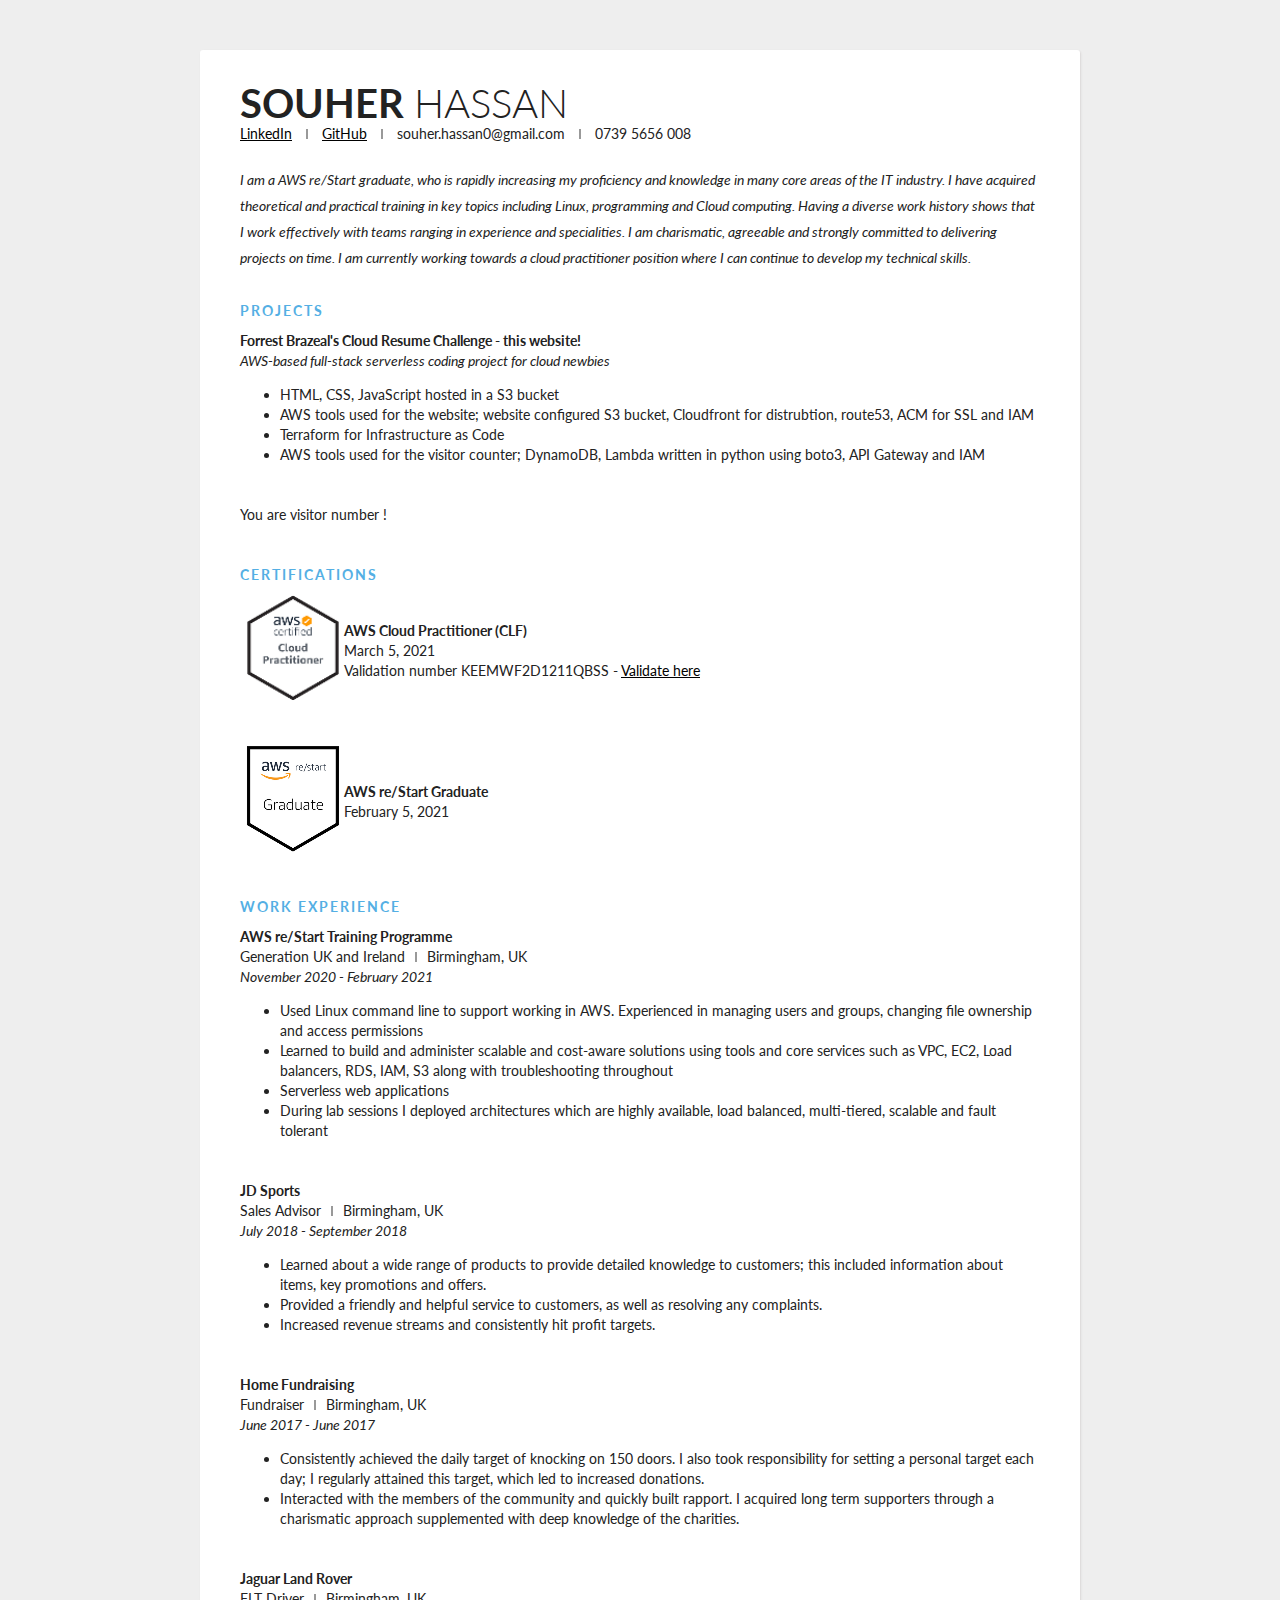
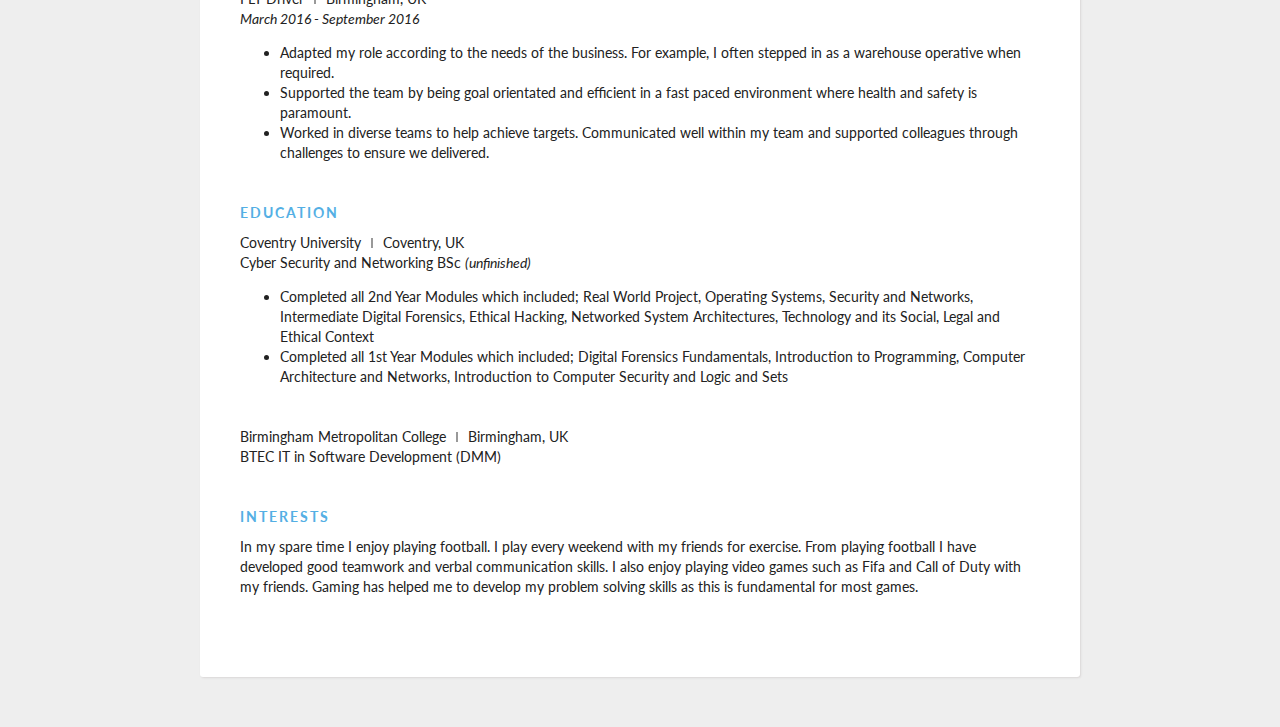
==== modules/front-end/html/index.html @ 2035621c "initial commit" ====
<!DOCTYPE html>
<html lang="en" >
<head>
  <meta charset="UTF-8">
  <meta name="viewport" content="width=device-width, initial-scale=1.0">
  <title>Souher Hassan: Resume</title>
  <link rel="stylesheet" href="./style.css">
</head>
<body>
<link href='https://fonts.googleapis.com/css?family=Lato:400,300,700' rel='stylesheet' type='text/css'>

<div class="container">
  <div class="header">
    <div class="full-name">
      <span class="first-name">Souher</span> 
      <span class="last-name">Hassan</span>
    </div>
    <div class="contact-info">
      <span class="email-val"><a href="https://www.linkedin.com/in/souher-hassan/" target="_blank">LinkedIn</a></span>
      <span class="separator"></span>
      <span class="email-val"><a href="https://github.com/Souher?tab=repositories" target="_blank">GitHub</a></span>
      <span class="separator"></span>
      <span class="email-val">souher.hassan0@gmail.com</span>
      <span class="separator"></span>
      <span class="phone-val">0739 5656 008</span>
    </div>
      <div class="about">
          <span class="desc tagline">I am a AWS re/Start graduate, who is rapidly increasing my proficiency and knowledge in many core areas of the IT industry. I have acquired theoretical and practical training in key topics including Linux, programming and Cloud computing. Having a diverse work history shows that I work effectively with teams ranging in experience and specialities. I am charismatic, agreeable and strongly committed to delivering projects on time. I am currently working towards a cloud practitioner position where I can continue to develop my technical skills.
      </span>
    </div>
  </div>
  <div class="details">
    <div class="section">
      <div class="section__title">Projects</div> 
       <div class="section__list">
         <div class="section__list-item">
          <div class="name">Forrest Brazeal's Cloud Resume Challenge - this website!</div>
          <div class="tagline">AWS-based full-stack serverless coding project for cloud newbies</div>
          <div class="text">
              <ul>
               <li>HTML, CSS, JavaScript hosted in a S3 bucket</li>
               <li>AWS tools used for the website; website configured S3 bucket, Cloudfront for distrubtion, route53, ACM for SSL and IAM</li>
               <li>Terraform for Infrastructure as Code</li>
               <li>AWS tools used for the visitor counter; DynamoDB, Lambda written in python using boto3, API Gateway and IAM</li>
              </ul>
          </div>
        </div>
        <div >You are visitor number <span id="counter">!</span> </div>
       </div>
    </div>
    <div class="section">
      <div class="section__title">Certifications</div> 
       <div class="section__list">
        <div class="section__list-item">
          <div class="left"><img src="AWS-CloudPractitioner-2020.png"></div>
          <div class="right">
          <div class="name">AWS Cloud Practitioner (CLF)</div>
          <div class="text">March 5, 2021</div>           
          <div class="text">Validation number KEEMWF2D1211QBSS - <a href="http://aws.amazon.com/verification">Validate here</a></div>
        </div>
        </div>
         <div class="section__list-item">
            <div class="left"><img src="AWS-Restart-Graduate.png"></div>
            <div class="right">
            <div class="name">AWS re/Start Graduate</div>
            <div class="text">February 5, 2021</div> 
          </div>
         </div>
      </div>
    </div>
    <div class="section">
      <div class="section__title">Work Experience</div>
      <div class="section__list">
        <div class="section__list-item">
            <div class="name">AWS re/Start Training Programme</div>
            <div class="addr">Generation UK and Ireland<span class="header separator"></span>Birmingham, UK</div>
              <div class="tagline">November 2020 - February 2021</div>
            <div class="desc">
                <ul>
                    <li>Used Linux command line to support working in AWS. Experienced in managing users and groups, changing file ownership and access permissions</li>
                    <li>Learned to build and administer scalable and cost-aware solutions using tools and core services such as VPC, EC2, Load balancers, RDS, IAM, S3 along with troubleshooting throughout</li>
                    <li>Serverless web applications</li>
                    <li>During lab sessions I deployed architectures which are highly available, load balanced, multi-tiered, scalable and fault tolerant</li>
                </ul>
            </div>
          </div>
        <div class="section__list-item">
            <div class="name">JD Sports</div>
            <div class="addr">Sales Advisor<span class="separator"></span>Birmingham, UK</div>
              <div class="tagline">July 2018 - September 2018</div>
            <div class="desc">
                <ul>
                    <li>Learned about a wide range of products to provide detailed knowledge to customers; this included information about items, key promotions and offers.</li>
                    <li>Provided a friendly and helpful service to customers, as well as resolving any complaints. </li>
                    <li>Increased revenue streams and consistently hit profit targets.</li>
                </ul>
            </div>
          </div>
        <div class="section__list-item">
            <div class="name">Home Fundraising</div>
            <div class="addr">Fundraiser<span class="separator"></span>Birmingham, UK</div>
              <div class="tagline">June 2017 - June 2017</div>
            <div class="desc">
                <ul>
                    <li>Consistently achieved the daily target of knocking on 150 doors. I also took responsibility for setting a personal target each day; I regularly attained this target, which led to increased donations.</li>
                    <li>Interacted with the members of the community and quickly built rapport. I acquired long term supporters through a charismatic approach supplemented with deep knowledge of the charities.</li>
                </ul>
            </div>
        </div>
        <div class="section__list-item">
          <div class="name">Jaguar Land Rover</div>
          <div class="addr">FLT Driver<span class="separator"></span>Birmingham, UK</div>
            <div class="tagline">March 2016 - September 2016</div>
          <div class="desc">
              <ul>
                  <li>Adapted my role according to the needs of the business. For example, I often stepped in as a warehouse operative when required.</li>
                  <li>Supported the team by being goal orientated and efficient in a fast paced environment where health and safety is paramount.</li>
                  <li>Worked in diverse teams to help achieve targets. Communicated well within my team and supported colleagues through challenges to ensure we delivered.</li>
              </ul>
          </div>
      </div>
      </div>
    </div>
    <div class="section">
      <div class="section__title">Education</div>
      <div class="section__list">
        <div class="section__list-item">
            <div class="addr">Coventry University<span class="separator"></span>Coventry, UK</div>
            <div class="addr">Cyber Security and Networking BSc <span class="tagline">(unfinished)</span></div>
            <div class="desc">
              <ul>
                  <li>Completed all 2nd Year Modules which included; Real World Project, Operating Systems, Security and Networks, Intermediate Digital Forensics, Ethical Hacking, Networked System Architectures, Technology and its Social, Legal and Ethical Context</li>
                  <li>Completed all 1st Year Modules which included; Digital Forensics Fundamentals, Introduction to Programming, Computer Architecture and Networks, Introduction to Computer Security and Logic and Sets</li>
              </ul>
          </div>
        </div>
        <div class="section__list-item">
          <div class="addr">Birmingham Metropolitan College<span class="separator"></span>Birmingham, UK</div>
          <div class="addr">BTEC IT in Software Development (DMM)</div>
      </div>
      </div>
    </div>

     <div class="section">
     <div class="section__title">
       Interests
       </div>
       <div class="section__list">
         <div class="section__list-item">In my spare time I enjoy playing football. I play every weekend with my friends for exercise. From playing football I have developed good teamwork and verbal communication skills. I also enjoy playing video games such as Fifa and Call of Duty with my friends. Gaming has helped me to develop my problem solving skills as this is fundamental for most games.
         </div>
       </div>
     </div>
     </div>
  </div>
</div>
<script src="./counter.js"></script>
</body>
</html>
---- modules/front-end/html/style.css ----
html {
  height: 100%;
}

body {
  min-height: 100%;
  background: #eee;
  font-family: 'Lato', sans-serif;
  font-weight: 400;
  color: #222;
  font-size: 14px;
  line-height: 26px;
  padding-bottom: 50px;
}

.container {
  max-width: 800px;
  background: #fff;
  margin: 0px auto 0px;
  box-shadow: 1px 1px 2px #DAD7D7;
  border-radius: 3px;
  padding: 40px;
  margin-top: 50px;
}

.header {
  margin-bottom: 30px;
}
.header .full-name {
  font-size: 40px;
  text-transform: uppercase;
  margin-bottom: 5px;
}
.header .first-name {
  font-weight: 700;
}
.header .last-name {
  font-weight: 300;
}
.header .left,
.header .right {
  vertical-align: top;
  display: inline-block;
}
.header .left {
  width: 60%;
}
.header .right {
  text-align: right;
  width: 39%;
}
.header .contact-info {
  margin-bottom: 20px;
}
.header .email,
.header .phone {
  color: #999;
  font-weight: 300;
}
.separator {
  height: 10px;
  display: inline-block;
  border-left: 2px solid #999;
  margin: 0px 10px;
}
.header .position {
  font-weight: bold;
  display: inline-block;
  margin-right: 10px;
  text-decoration: underline;
  margin-bottom: 20px;
}

.details {
  line-height: 20px;
}
.details .section {
  margin-bottom: 40px;
}
.details .section:last-of-type {
  margin-bottom: 0px;
}
.details .section__title {
  letter-spacing: 2px;
  color: #54AFE4;
  font-weight: bold;
  margin-bottom: 10px;
  text-transform: uppercase;
}
.details .section__list-item {
  margin-bottom: 40px;
}

.details .left,
.details .right {
  display: inline-block;
}

.details .left {
  vertical-align: middle;
  width: 10%;
}
.details .right {
  vertical-align: middle;
  padding-left: 20px;
  width: 80%;
}
.details .name {
  font-weight: bold;
}
.details a {
  color: #000;
}
.details a:hover {
  color: #54AFE4;
}
.contact-info a {
  color: #000;
}
.contact-info a:hover {
  color: #54AFE4;
}

.tagline {
  font-style: italic;
}
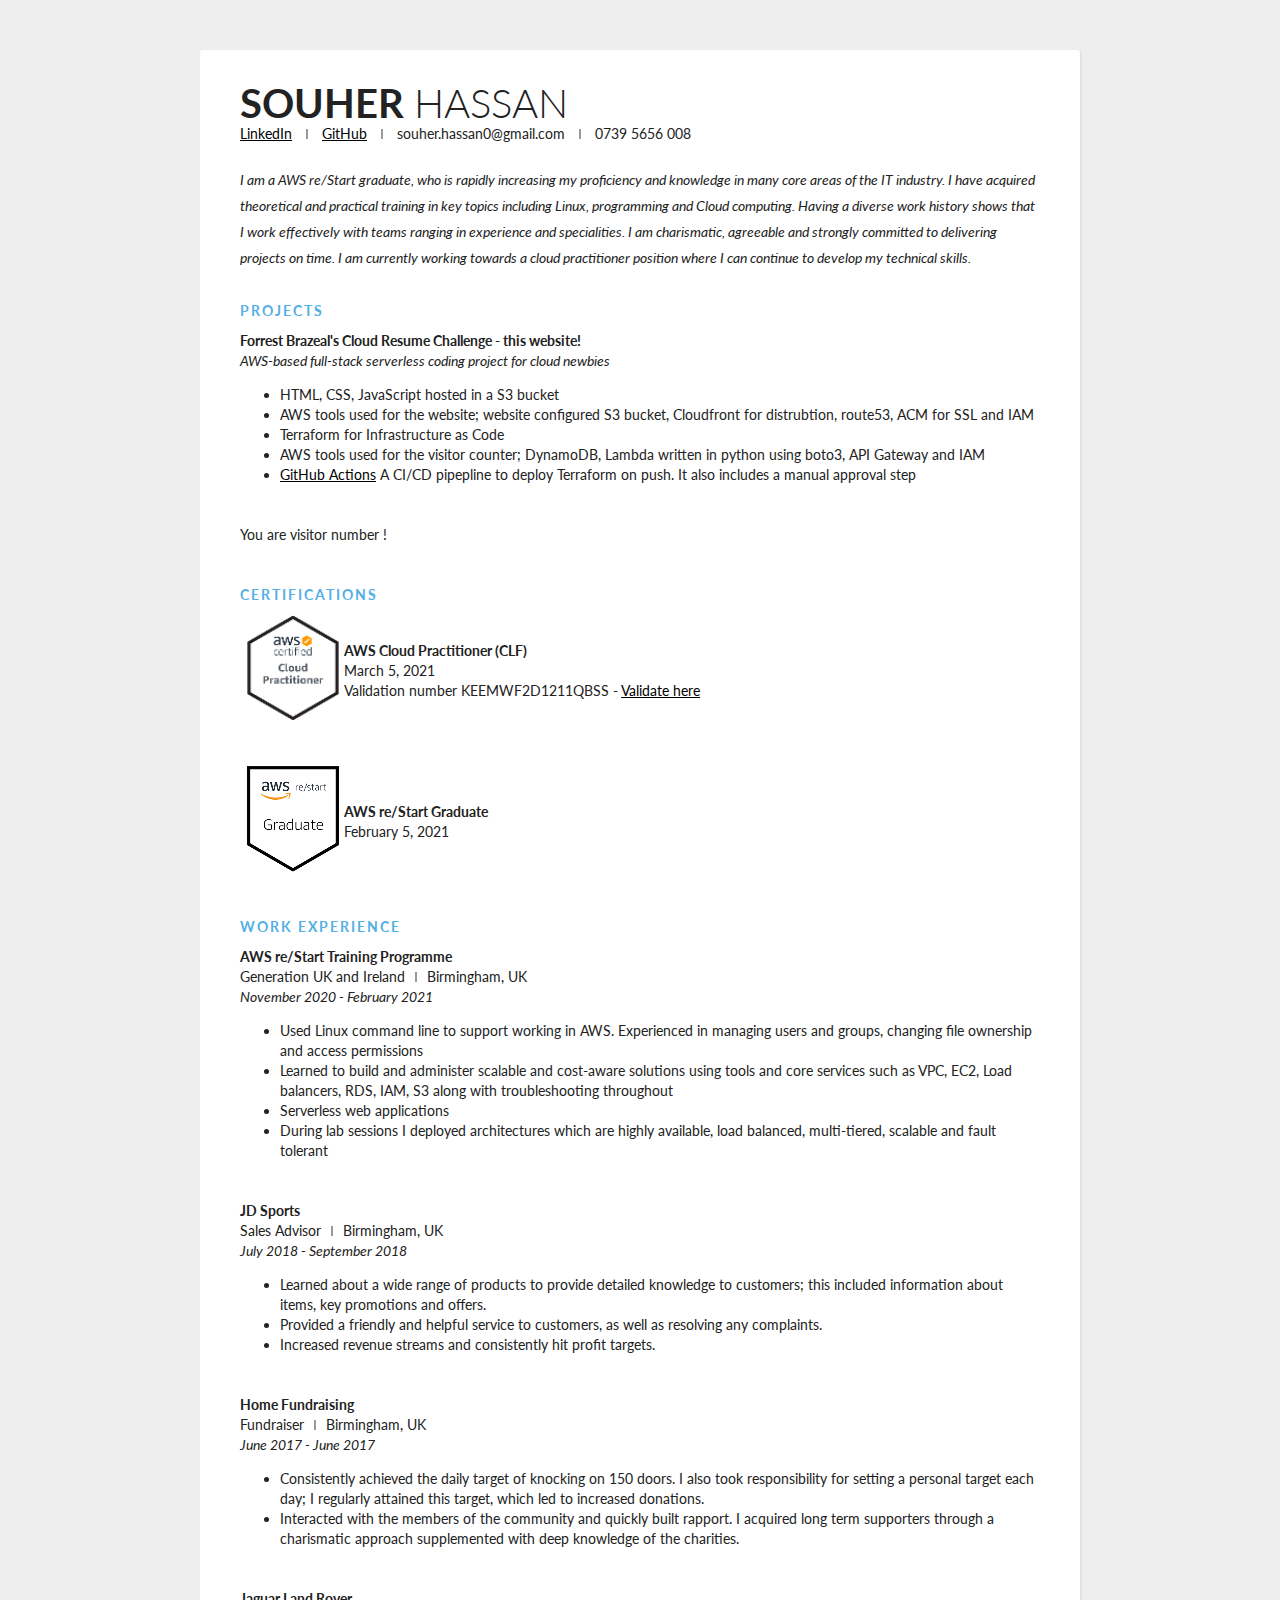
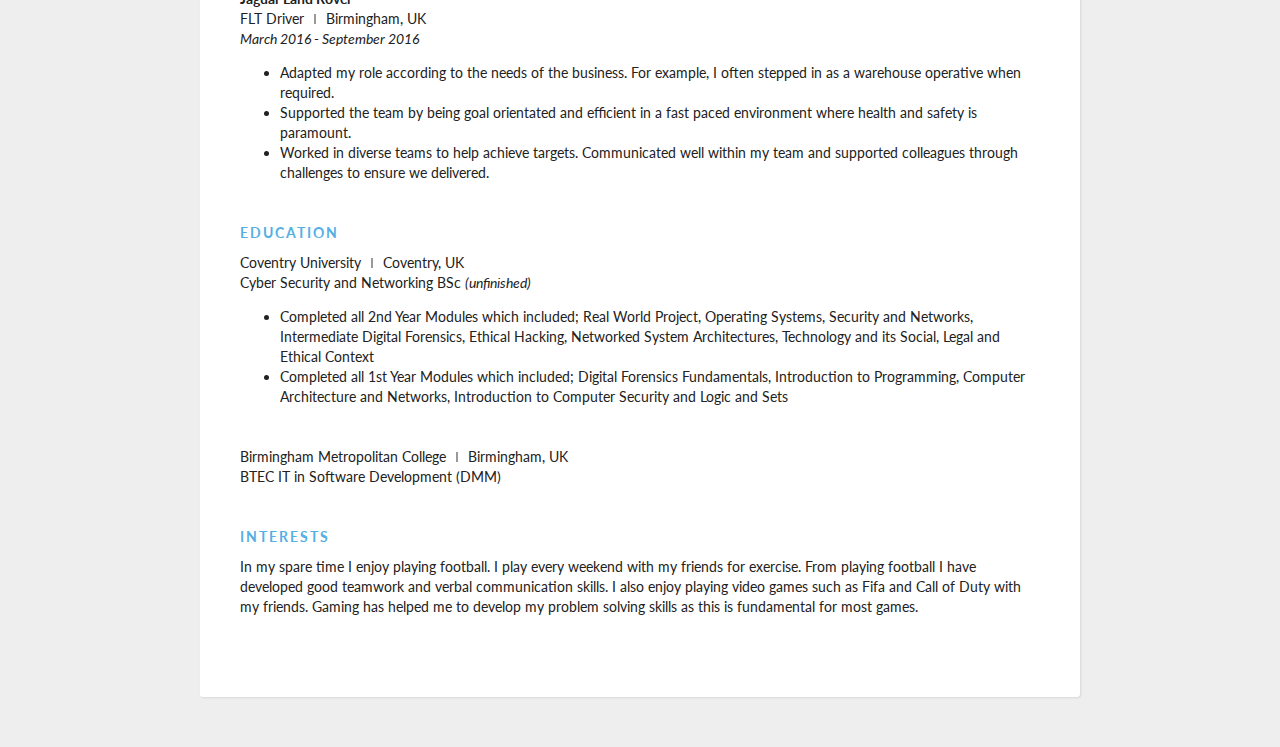
==== commit ca9df33b: "creating terraform ci/cd pipeline with remote tf state" ====
--- a/modules/front-end/html/index.html
+++ b/modules/front-end/html/index.html
@@ -43,6 +43,7 @@
                <li>AWS tools used for the website; website configured S3 bucket, Cloudfront for distrubtion, route53, ACM for SSL and IAM</li>
                <li>Terraform for Infrastructure as Code</li>
                <li>AWS tools used for the visitor counter; DynamoDB, Lambda written in python using boto3, API Gateway and IAM</li>
+               <li><a href="https://github.com/Souher/Cloud-resume-challenge/actions" target="_blank">GitHub Actions</a> A CI/CD pipepline to deploy Terraform on push. It also includes a manual approval step </li>
               </ul>
           </div>
         </div>
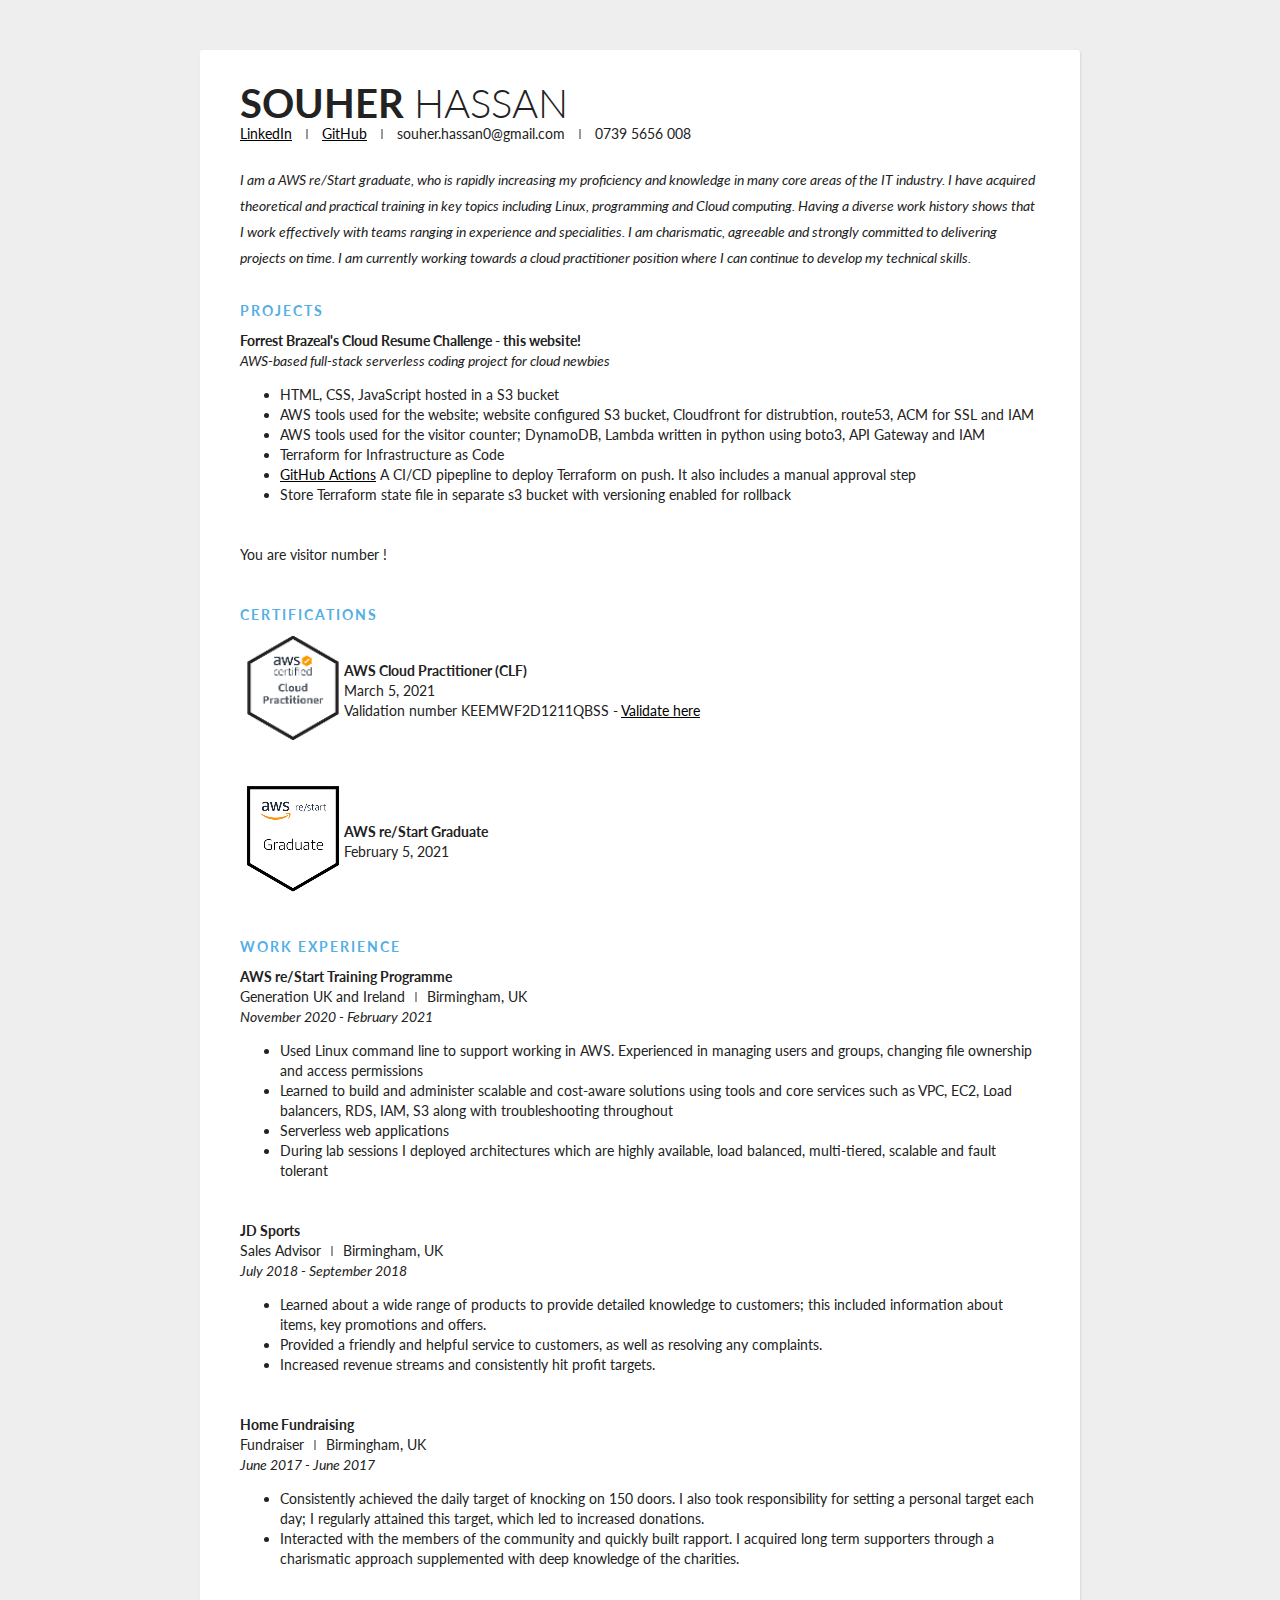
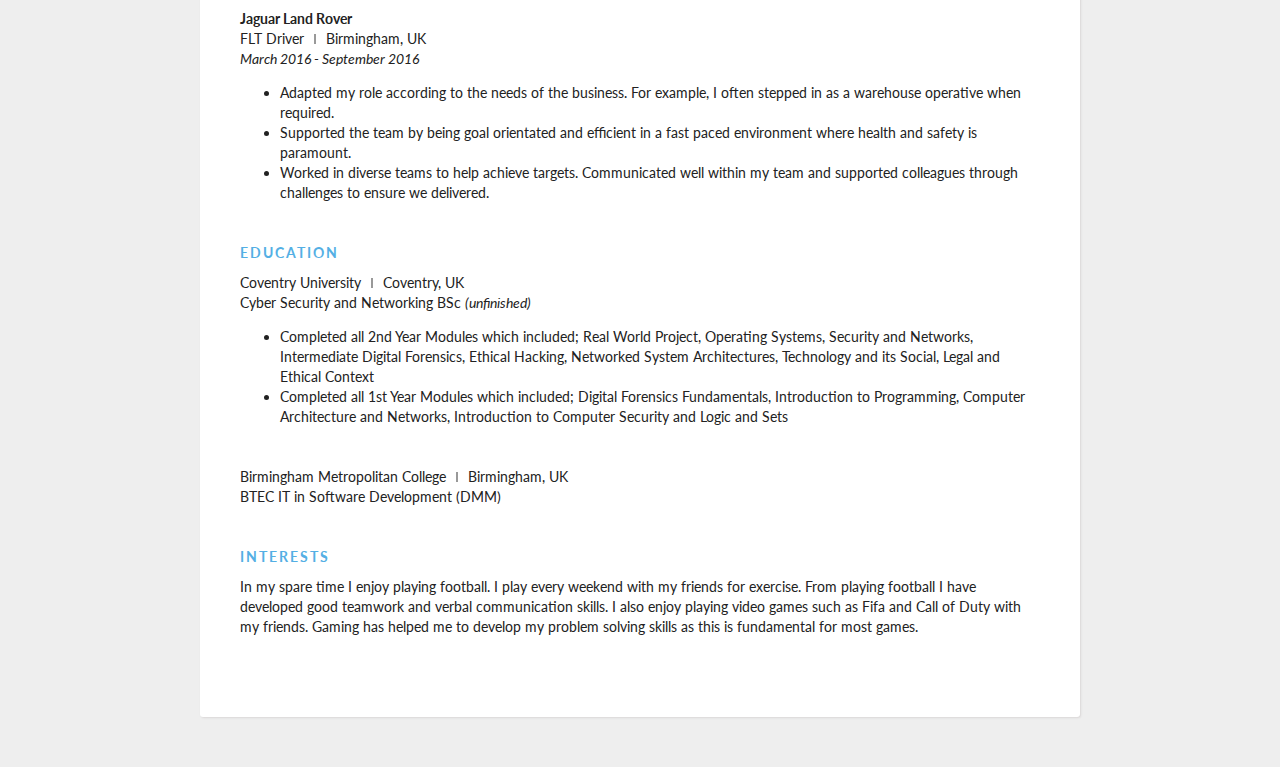
==== commit 05349fed: "creating terraform ci/cd pipeline with remote tf state" ====
--- a/modules/front-end/html/index.html
+++ b/modules/front-end/html/index.html
@@ -41,9 +41,10 @@
               <ul>
                <li>HTML, CSS, JavaScript hosted in a S3 bucket</li>
                <li>AWS tools used for the website; website configured S3 bucket, Cloudfront for distrubtion, route53, ACM for SSL and IAM</li>
+               <li>AWS tools used for the visitor counter; DynamoDB, Lambda written in python using boto3, API Gateway and IAM</li>
                <li>Terraform for Infrastructure as Code</li>
-               <li>AWS tools used for the visitor counter; DynamoDB, Lambda written in python using boto3, API Gateway and IAM</li>
                <li><a href="https://github.com/Souher/Cloud-resume-challenge/actions" target="_blank">GitHub Actions</a> A CI/CD pipepline to deploy Terraform on push. It also includes a manual approval step </li>
+               <li>Store Terraform state file in separate s3 bucket with versioning enabled for rollback</li>
               </ul>
           </div>
         </div>
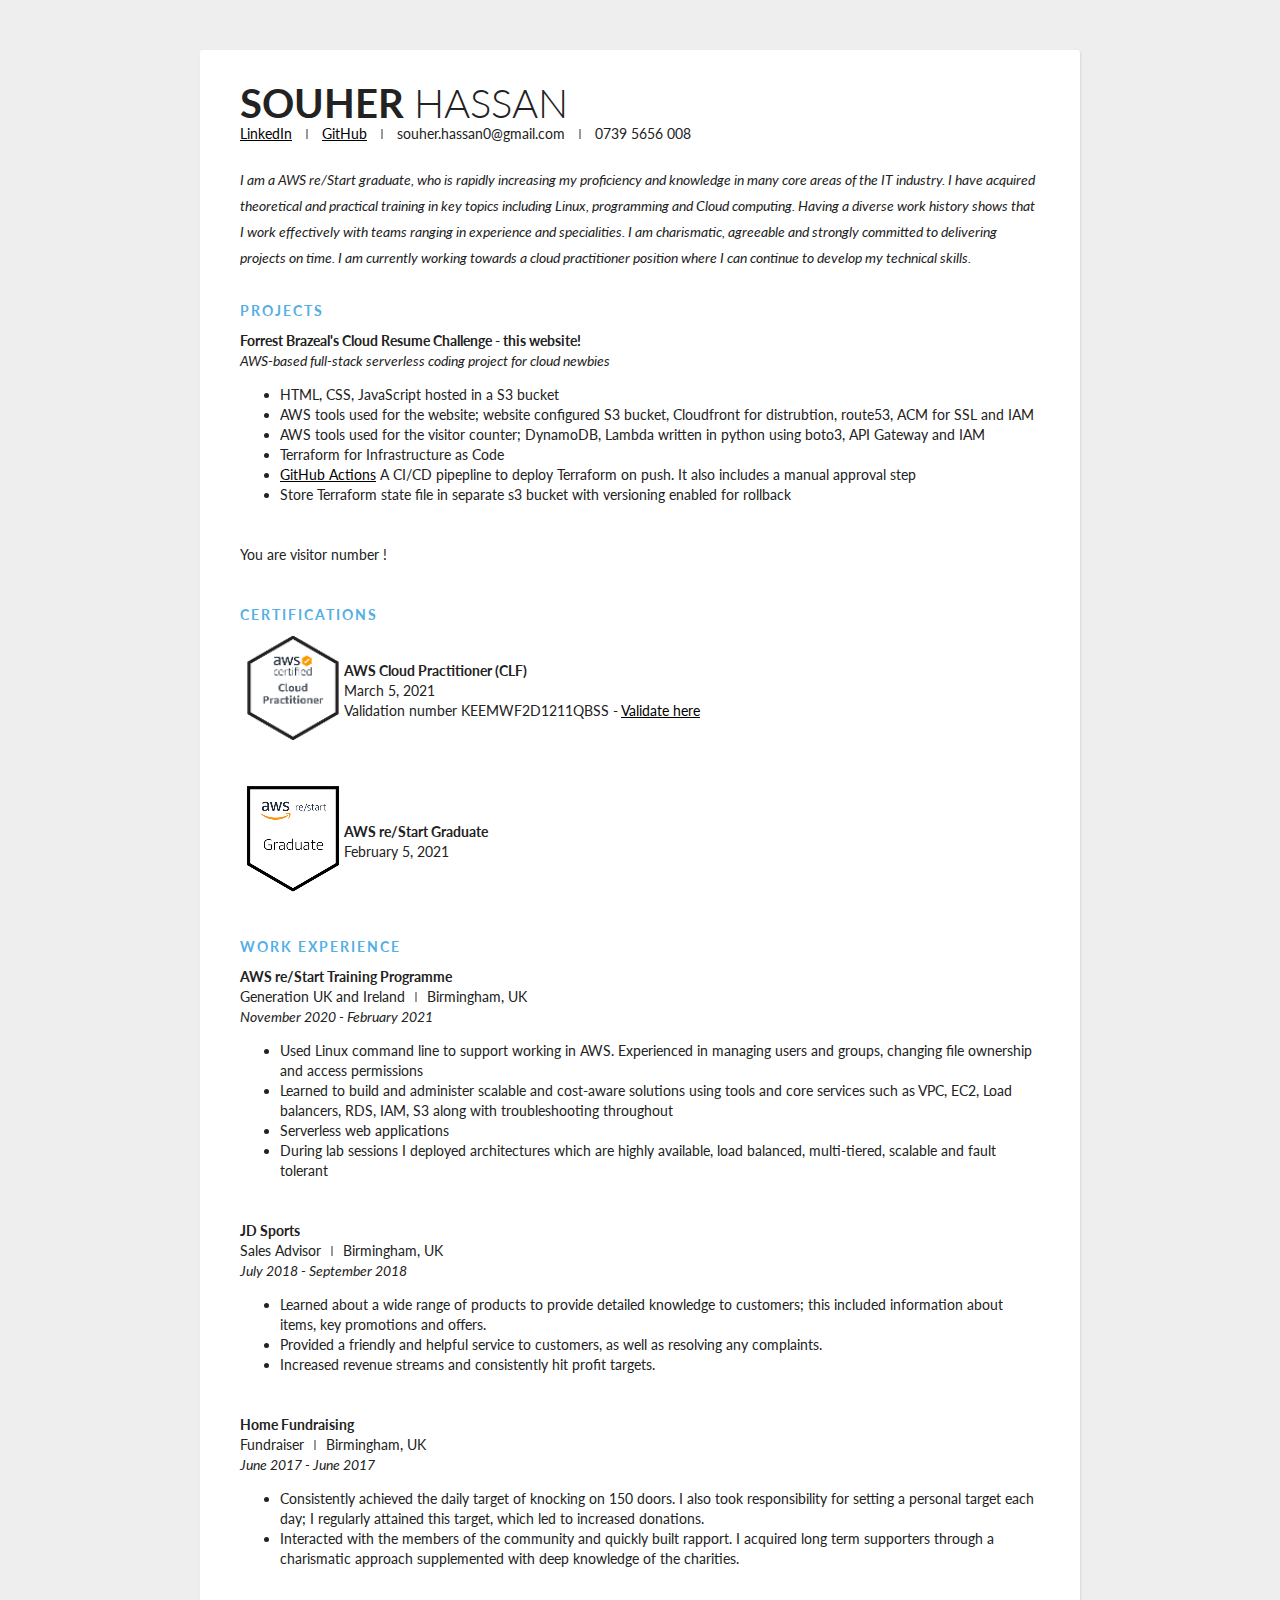
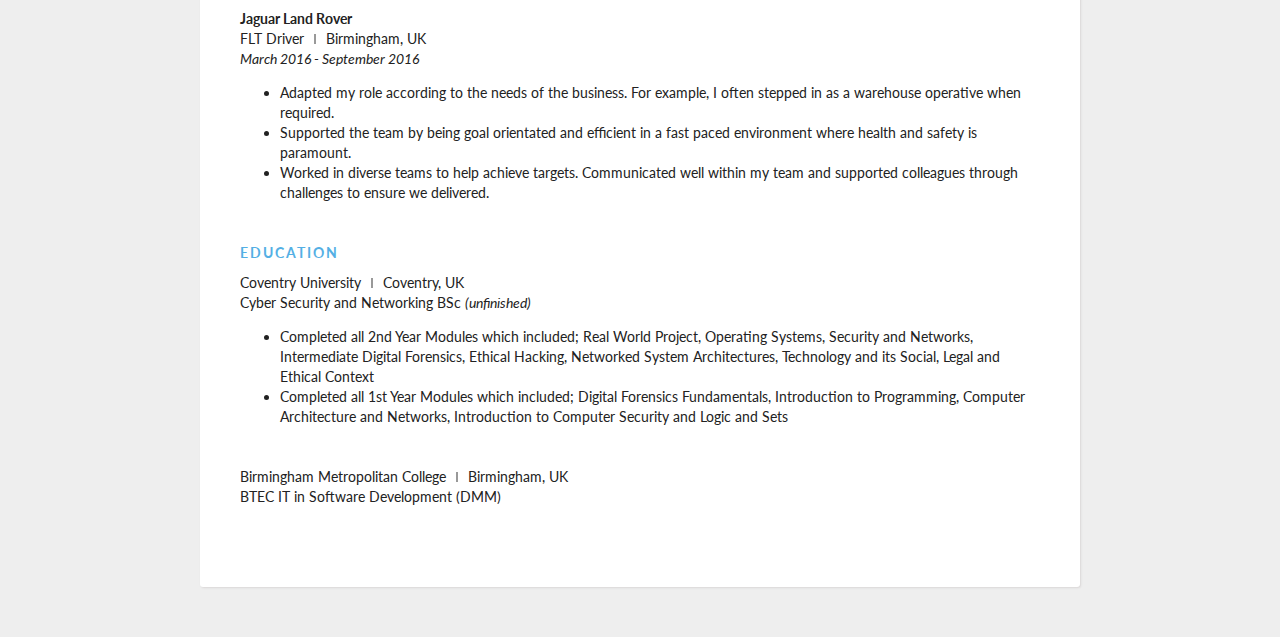
==== commit b9cd3f52: "creating terraform ci/cd pipeline with remote tf state" ====
--- a/modules/front-end/html/index.html
+++ b/modules/front-end/html/index.html
@@ -143,17 +143,6 @@
       </div>
       </div>
     </div>
-
-     <div class="section">
-     <div class="section__title">
-       Interests
-       </div>
-       <div class="section__list">
-         <div class="section__list-item">In my spare time I enjoy playing football. I play every weekend with my friends for exercise. From playing football I have developed good teamwork and verbal communication skills. I also enjoy playing video games such as Fifa and Call of Duty with my friends. Gaming has helped me to develop my problem solving skills as this is fundamental for most games.
-         </div>
-       </div>
-     </div>
-     </div>
   </div>
 </div>
 <script src="./counter.js"></script>
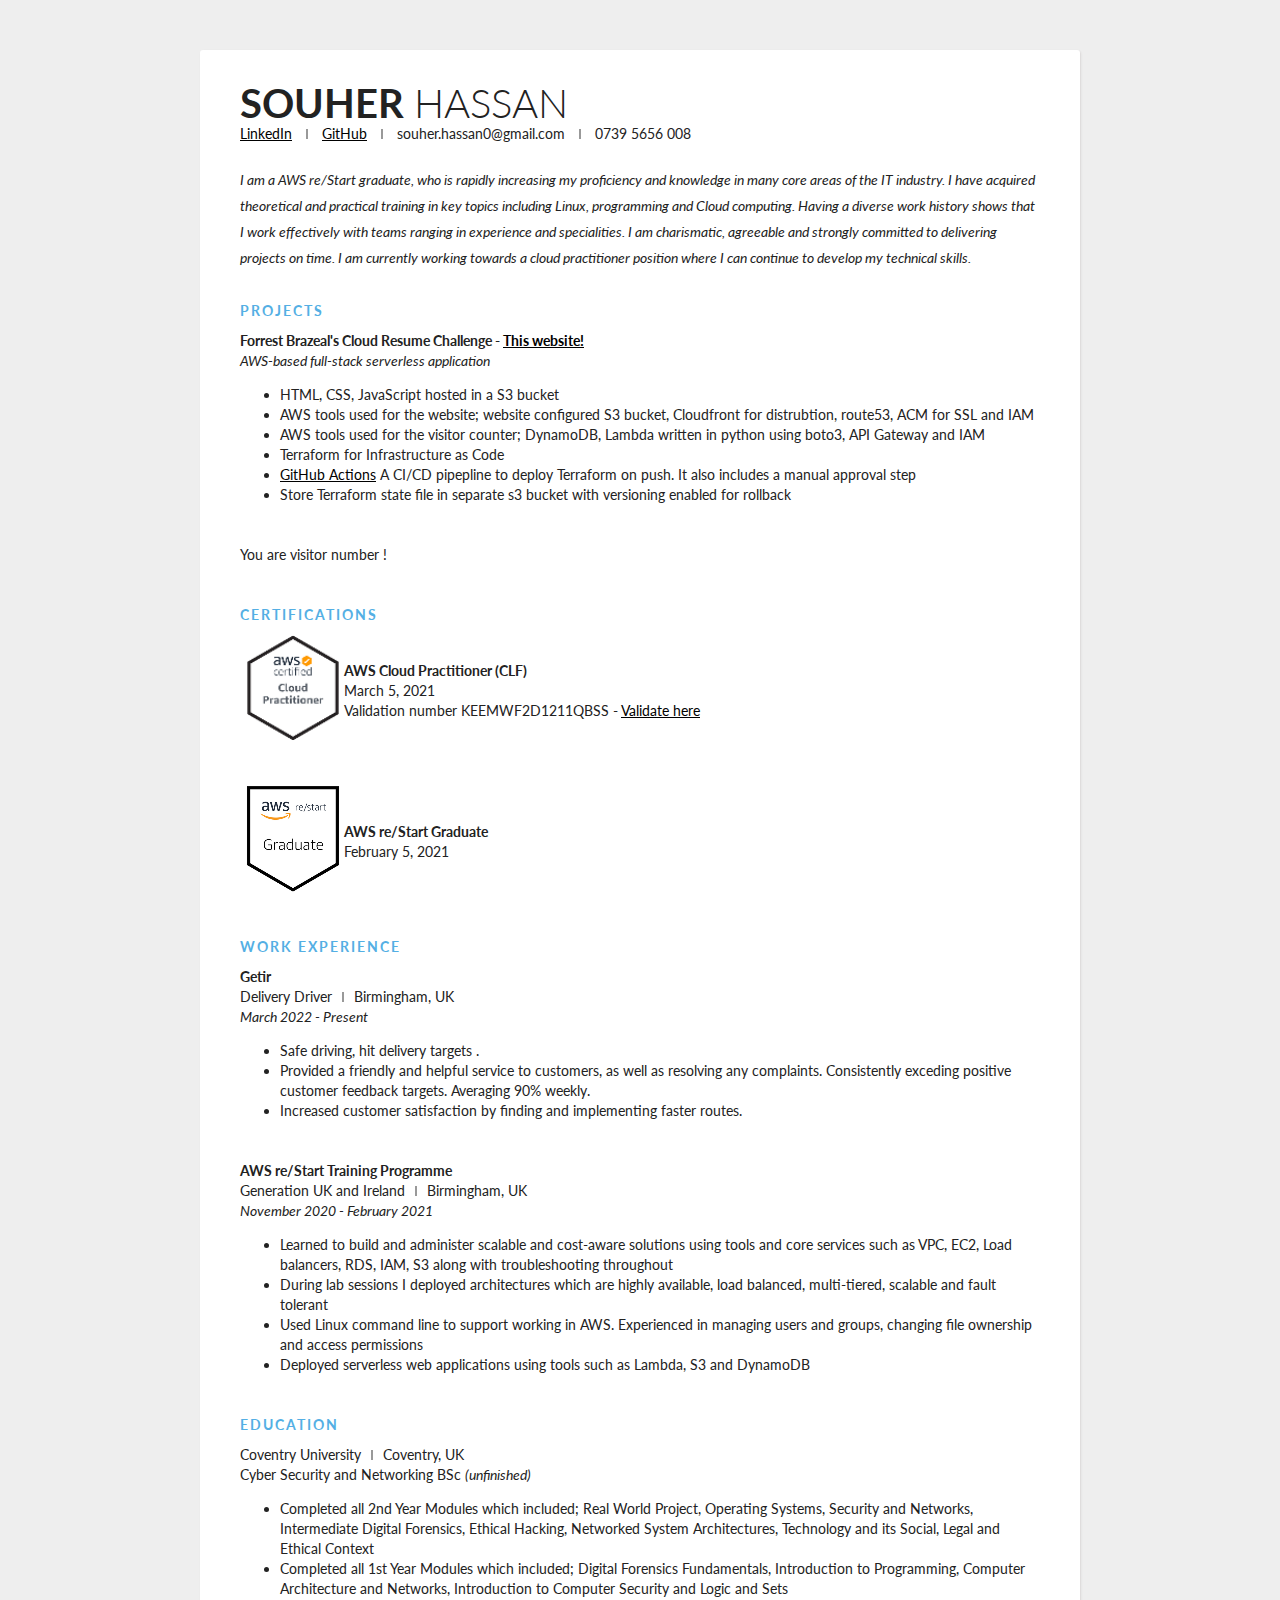
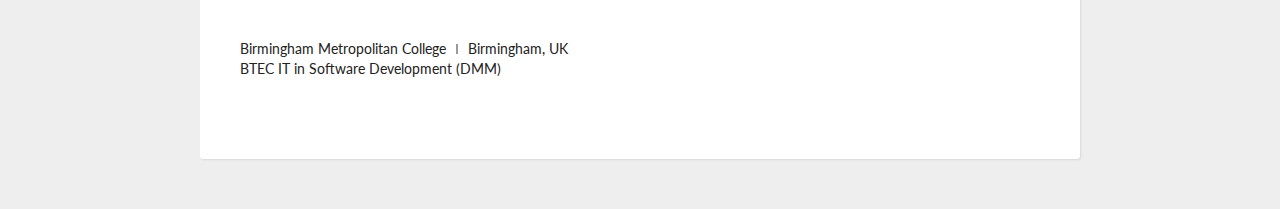
==== commit 15fa1d77: "update website" ====
--- a/modules/front-end/html/index.html
+++ b/modules/front-end/html/index.html
@@ -35,8 +35,8 @@
       <div class="section__title">Projects</div> 
        <div class="section__list">
          <div class="section__list-item">
-          <div class="name">Forrest Brazeal's Cloud Resume Challenge - this website!</div>
-          <div class="tagline">AWS-based full-stack serverless coding project for cloud newbies</div>
+          <div class="name">Forrest Brazeal's Cloud Resume Challenge - <a href="https://souhercloudresume.com" target="_blank">This website!</a></div>
+          <div class="tagline">AWS-based full-stack serverless application</div>
           <div class="text">
               <ul>
                <li>HTML, CSS, JavaScript hosted in a S3 bucket</li>
@@ -75,55 +75,30 @@
       <div class="section__title">Work Experience</div>
       <div class="section__list">
         <div class="section__list-item">
+          <div class="name">Getir</div>
+          <div class="addr">Delivery Driver<span class="separator"></span>Birmingham, UK</div>
+            <div class="tagline">March 2022 - Present</div>
+          <div class="desc">
+              <ul>
+                  <li>Safe driving, hit delivery targets .</li>
+                  <li>Provided a friendly and helpful service to customers, as well as resolving any complaints. Consistently exceding positive customer feedback targets. Averaging 90% weekly.</li>
+                  <li>Increased customer satisfaction by finding and implementing faster routes.</li>
+              </ul>
+          </div>
+        </div>
+        <div class="section__list-item">
             <div class="name">AWS re/Start Training Programme</div>
             <div class="addr">Generation UK and Ireland<span class="header separator"></span>Birmingham, UK</div>
               <div class="tagline">November 2020 - February 2021</div>
             <div class="desc">
                 <ul>
+                    <li>Learned to build and administer scalable and cost-aware solutions using tools and core services such as VPC, EC2, Load balancers, RDS, IAM, S3 along with troubleshooting throughout</li>
+                    <li>During lab sessions I deployed architectures which are highly available, load balanced, multi-tiered, scalable and fault tolerant</li>
                     <li>Used Linux command line to support working in AWS. Experienced in managing users and groups, changing file ownership and access permissions</li>
-                    <li>Learned to build and administer scalable and cost-aware solutions using tools and core services such as VPC, EC2, Load balancers, RDS, IAM, S3 along with troubleshooting throughout</li>
-                    <li>Serverless web applications</li>
-                    <li>During lab sessions I deployed architectures which are highly available, load balanced, multi-tiered, scalable and fault tolerant</li>
+                    <li>Deployed serverless web applications using tools such as Lambda, S3 and DynamoDB</li>
                 </ul>
             </div>
           </div>
-        <div class="section__list-item">
-            <div class="name">JD Sports</div>
-            <div class="addr">Sales Advisor<span class="separator"></span>Birmingham, UK</div>
-              <div class="tagline">July 2018 - September 2018</div>
-            <div class="desc">
-                <ul>
-                    <li>Learned about a wide range of products to provide detailed knowledge to customers; this included information about items, key promotions and offers.</li>
-                    <li>Provided a friendly and helpful service to customers, as well as resolving any complaints. </li>
-                    <li>Increased revenue streams and consistently hit profit targets.</li>
-                </ul>
-            </div>
-          </div>
-        <div class="section__list-item">
-            <div class="name">Home Fundraising</div>
-            <div class="addr">Fundraiser<span class="separator"></span>Birmingham, UK</div>
-              <div class="tagline">June 2017 - June 2017</div>
-            <div class="desc">
-                <ul>
-                    <li>Consistently achieved the daily target of knocking on 150 doors. I also took responsibility for setting a personal target each day; I regularly attained this target, which led to increased donations.</li>
-                    <li>Interacted with the members of the community and quickly built rapport. I acquired long term supporters through a charismatic approach supplemented with deep knowledge of the charities.</li>
-                </ul>
-            </div>
-        </div>
-        <div class="section__list-item">
-          <div class="name">Jaguar Land Rover</div>
-          <div class="addr">FLT Driver<span class="separator"></span>Birmingham, UK</div>
-            <div class="tagline">March 2016 - September 2016</div>
-          <div class="desc">
-              <ul>
-                  <li>Adapted my role according to the needs of the business. For example, I often stepped in as a warehouse operative when required.</li>
-                  <li>Supported the team by being goal orientated and efficient in a fast paced environment where health and safety is paramount.</li>
-                  <li>Worked in diverse teams to help achieve targets. Communicated well within my team and supported colleagues through challenges to ensure we delivered.</li>
-              </ul>
-          </div>
-      </div>
-      </div>
-    </div>
     <div class="section">
       <div class="section__title">Education</div>
       <div class="section__list">
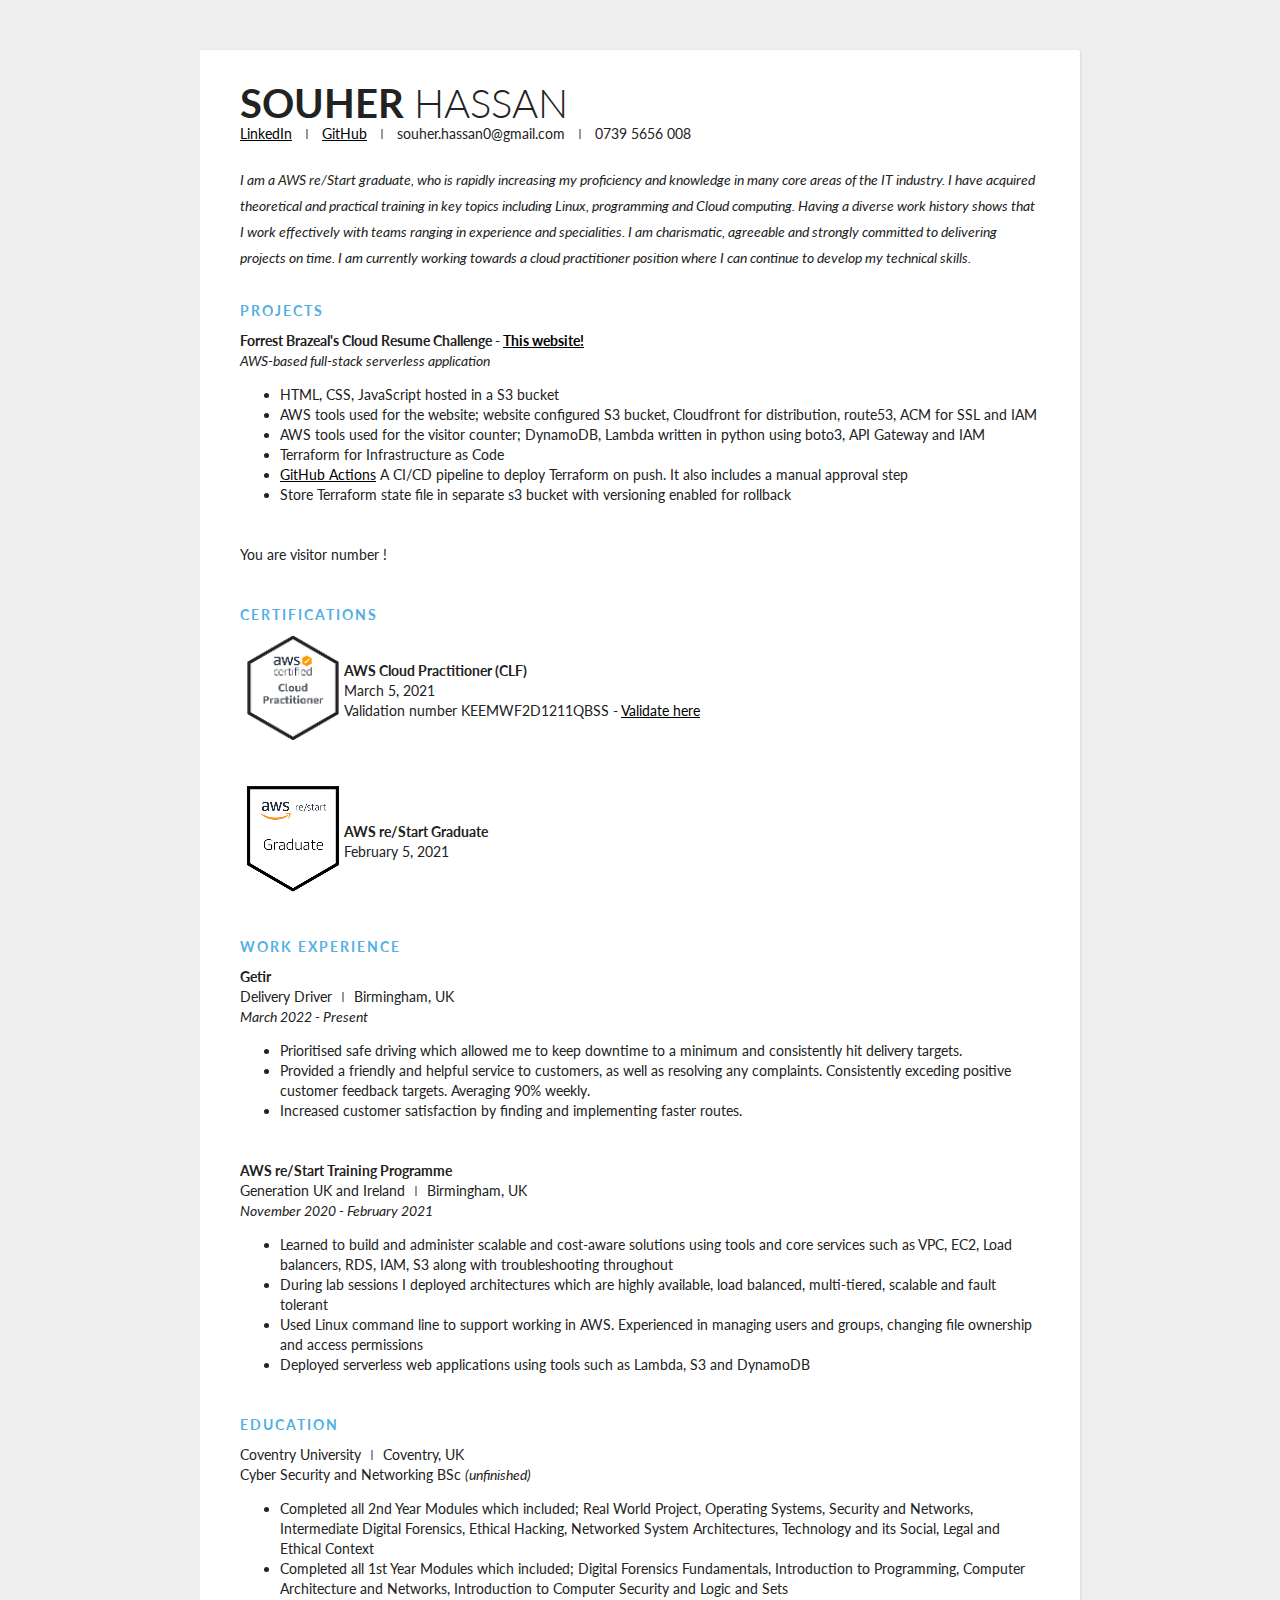
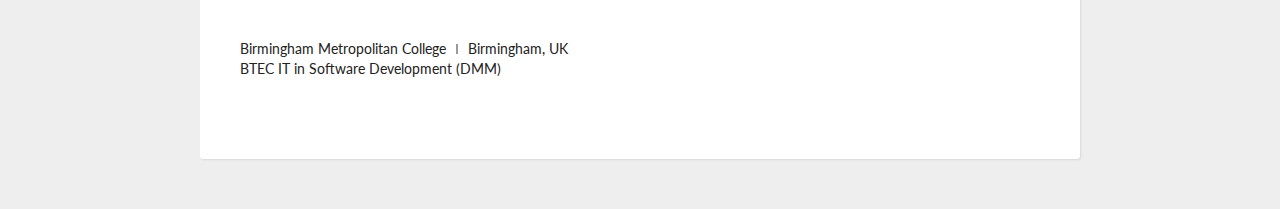
==== commit 007eca22: "Rewording" ====
--- a/modules/front-end/html/index.html
+++ b/modules/front-end/html/index.html
@@ -40,10 +40,10 @@
           <div class="text">
               <ul>
                <li>HTML, CSS, JavaScript hosted in a S3 bucket</li>
-               <li>AWS tools used for the website; website configured S3 bucket, Cloudfront for distrubtion, route53, ACM for SSL and IAM</li>
+               <li>AWS tools used for the website; website configured S3 bucket, Cloudfront for distribution, route53, ACM for SSL and IAM</li>
                <li>AWS tools used for the visitor counter; DynamoDB, Lambda written in python using boto3, API Gateway and IAM</li>
                <li>Terraform for Infrastructure as Code</li>
-               <li><a href="https://github.com/Souher/Cloud-resume-challenge/actions" target="_blank">GitHub Actions</a> A CI/CD pipepline to deploy Terraform on push. It also includes a manual approval step </li>
+               <li><a href="https://github.com/Souher/Cloud-resume-challenge/actions" target="_blank">GitHub Actions</a> A CI/CD pipeline to deploy Terraform on push. It also includes a manual approval step </li>
                <li>Store Terraform state file in separate s3 bucket with versioning enabled for rollback</li>
               </ul>
           </div>
@@ -80,7 +80,7 @@
             <div class="tagline">March 2022 - Present</div>
           <div class="desc">
               <ul>
-                  <li>Safe driving, hit delivery targets .</li>
+                  <li>Prioritised safe driving which allowed me to keep downtime to a minimum and consistently hit delivery targets.</li>
                   <li>Provided a friendly and helpful service to customers, as well as resolving any complaints. Consistently exceding positive customer feedback targets. Averaging 90% weekly.</li>
                   <li>Increased customer satisfaction by finding and implementing faster routes.</li>
               </ul>
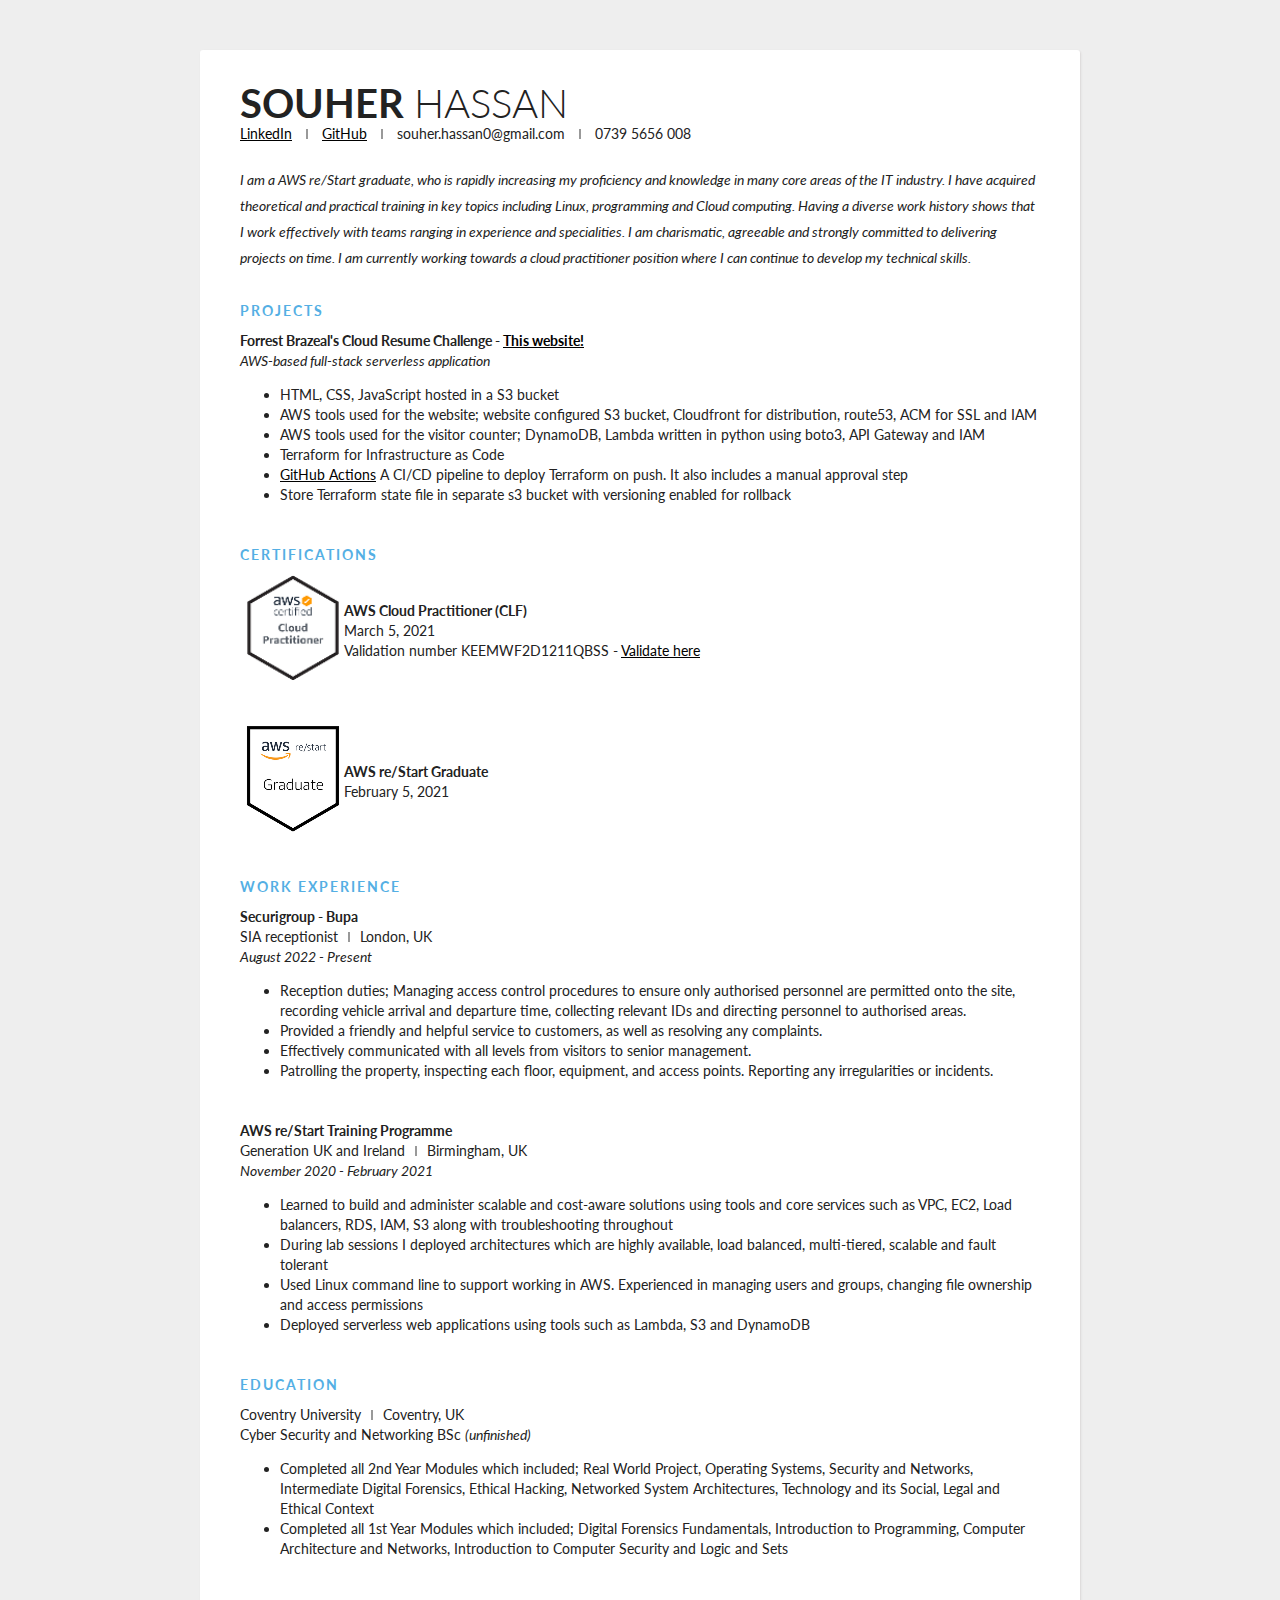
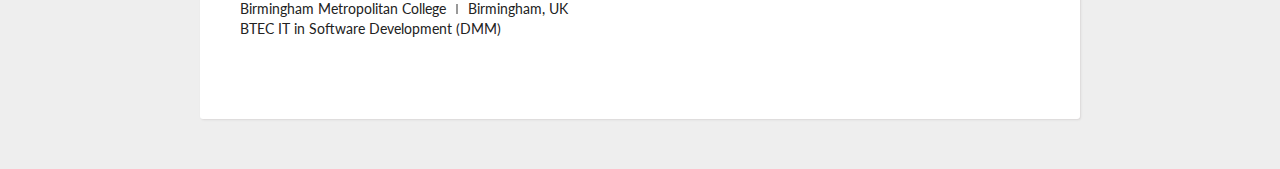
==== commit 8807e163: "Updating resume" ====
--- a/modules/front-end/html/index.html
+++ b/modules/front-end/html/index.html
@@ -48,7 +48,7 @@
               </ul>
           </div>
         </div>
-        <div >You are visitor number <span id="counter">!</span> </div>
+        <!-- <div >You are visitor number <span id="counter">!</span> </div> -->
        </div>
     </div>
     <div class="section">
@@ -75,14 +75,15 @@
       <div class="section__title">Work Experience</div>
       <div class="section__list">
         <div class="section__list-item">
-          <div class="name">Getir</div>
-          <div class="addr">Delivery Driver<span class="separator"></span>Birmingham, UK</div>
-            <div class="tagline">March 2022 - Present</div>
+          <div class="name">Securigroup - Bupa</div>
+          <div class="addr">SIA receptionist<span class="separator"></span>London, UK</div>
+            <div class="tagline">August 2022 - Present</div>
           <div class="desc">
               <ul>
-                  <li>Prioritised safe driving which allowed me to keep downtime to a minimum and consistently hit delivery targets.</li>
-                  <li>Provided a friendly and helpful service to customers, as well as resolving any complaints. Consistently exceding positive customer feedback targets. Averaging 90% weekly.</li>
-                  <li>Increased customer satisfaction by finding and implementing faster routes.</li>
+                  <li>Reception duties; Managing access control procedures to ensure only authorised personnel are permitted onto the site, recording vehicle arrival and departure time, collecting relevant IDs and directing personnel to authorised areas.</li>
+                  <li>Provided a friendly and helpful service to customers, as well as resolving any complaints.</li>
+                  <li>Effectively communicated with all levels from visitors to senior management.</li>
+                  <li>Patrolling the property, inspecting each floor, equipment, and access points. Reporting any irregularities or incidents.</li>
               </ul>
           </div>
         </div>
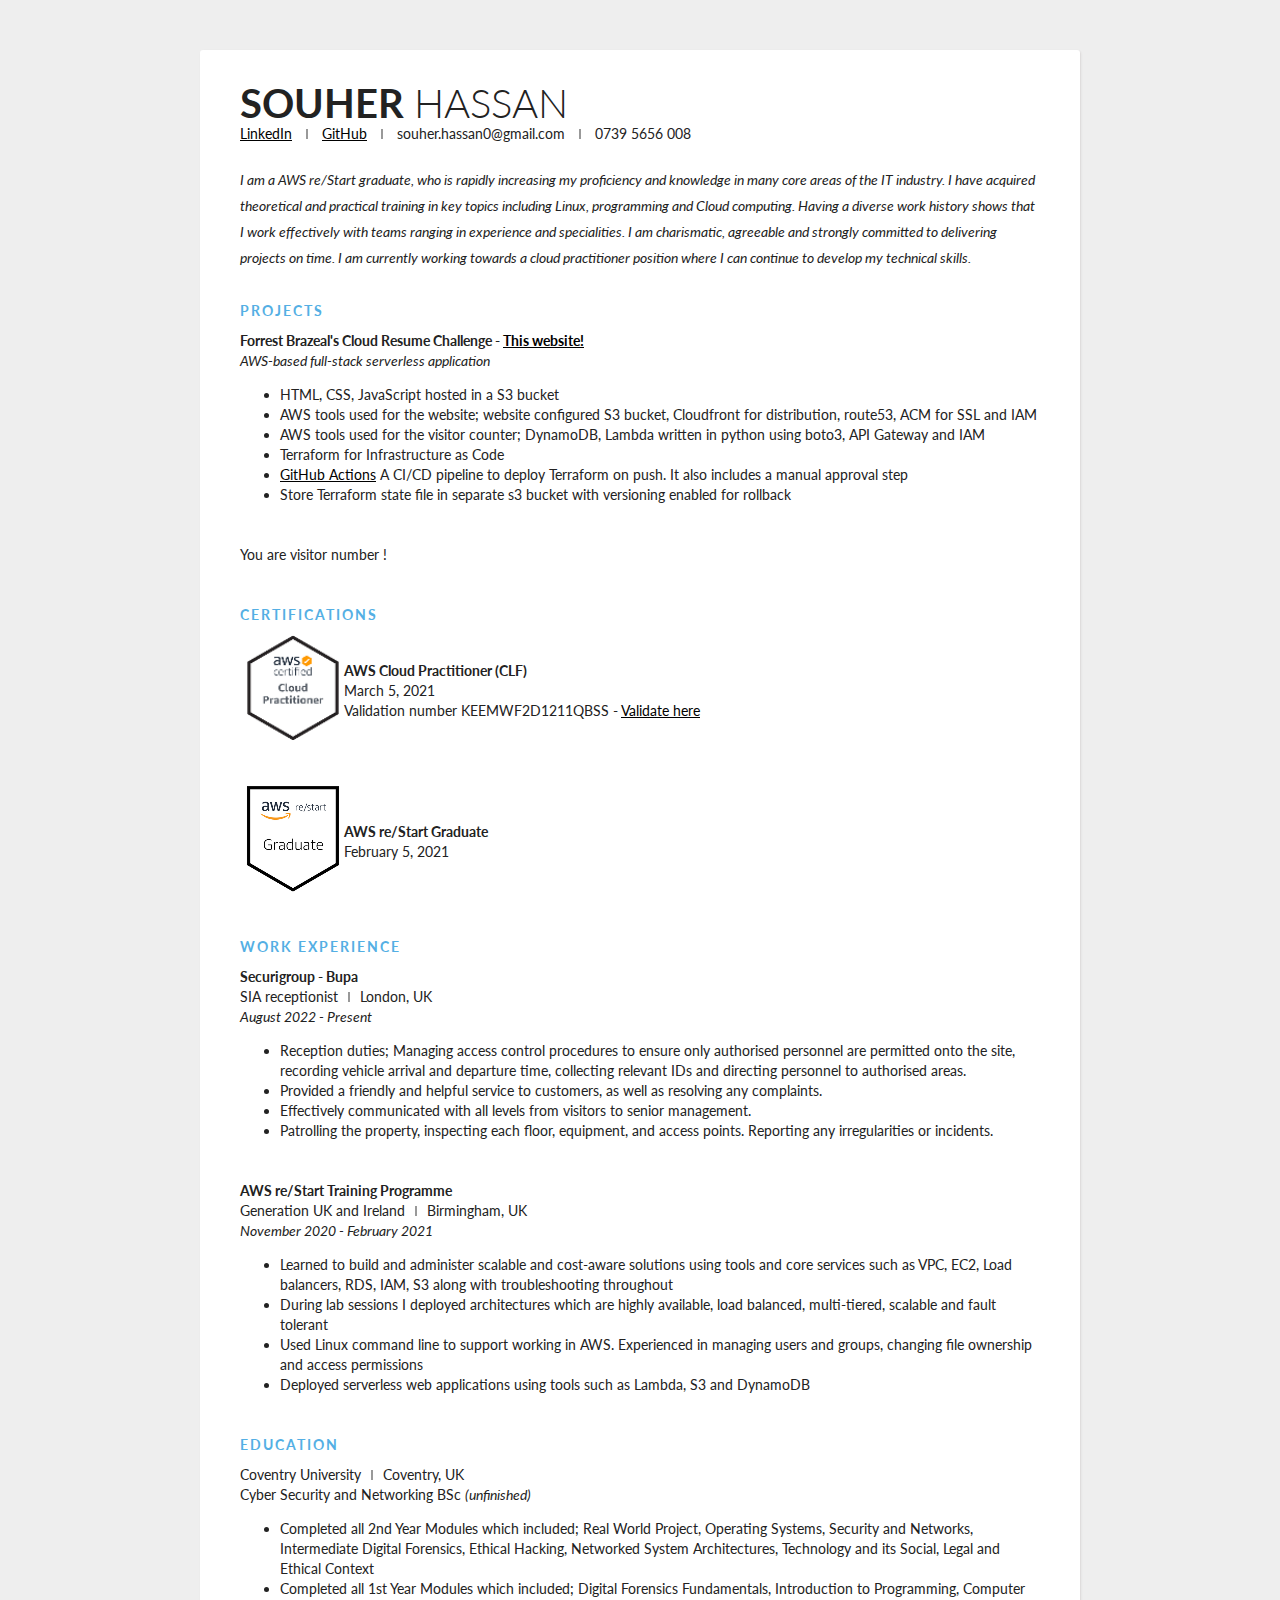
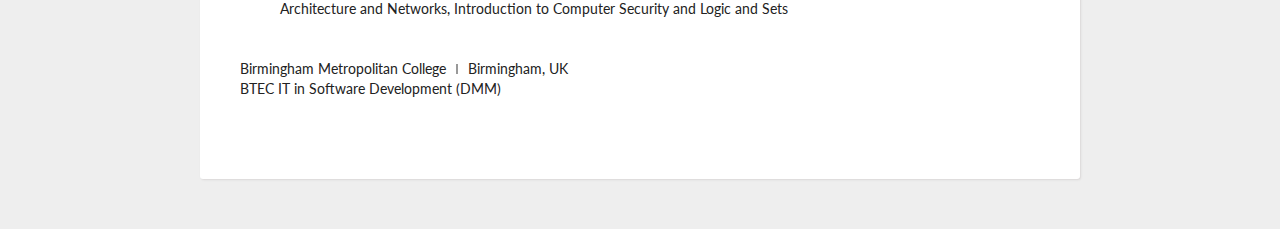
==== commit ffb2cb87: "Uncommenting JS in HTML page" ====
--- a/modules/front-end/html/index.html
+++ b/modules/front-end/html/index.html
@@ -48,7 +48,7 @@
               </ul>
           </div>
         </div>
-        <!-- <div >You are visitor number <span id="counter">!</span> </div> -->
+        <div >You are visitor number <span id="counter">!</span> </div> 
        </div>
     </div>
     <div class="section">
